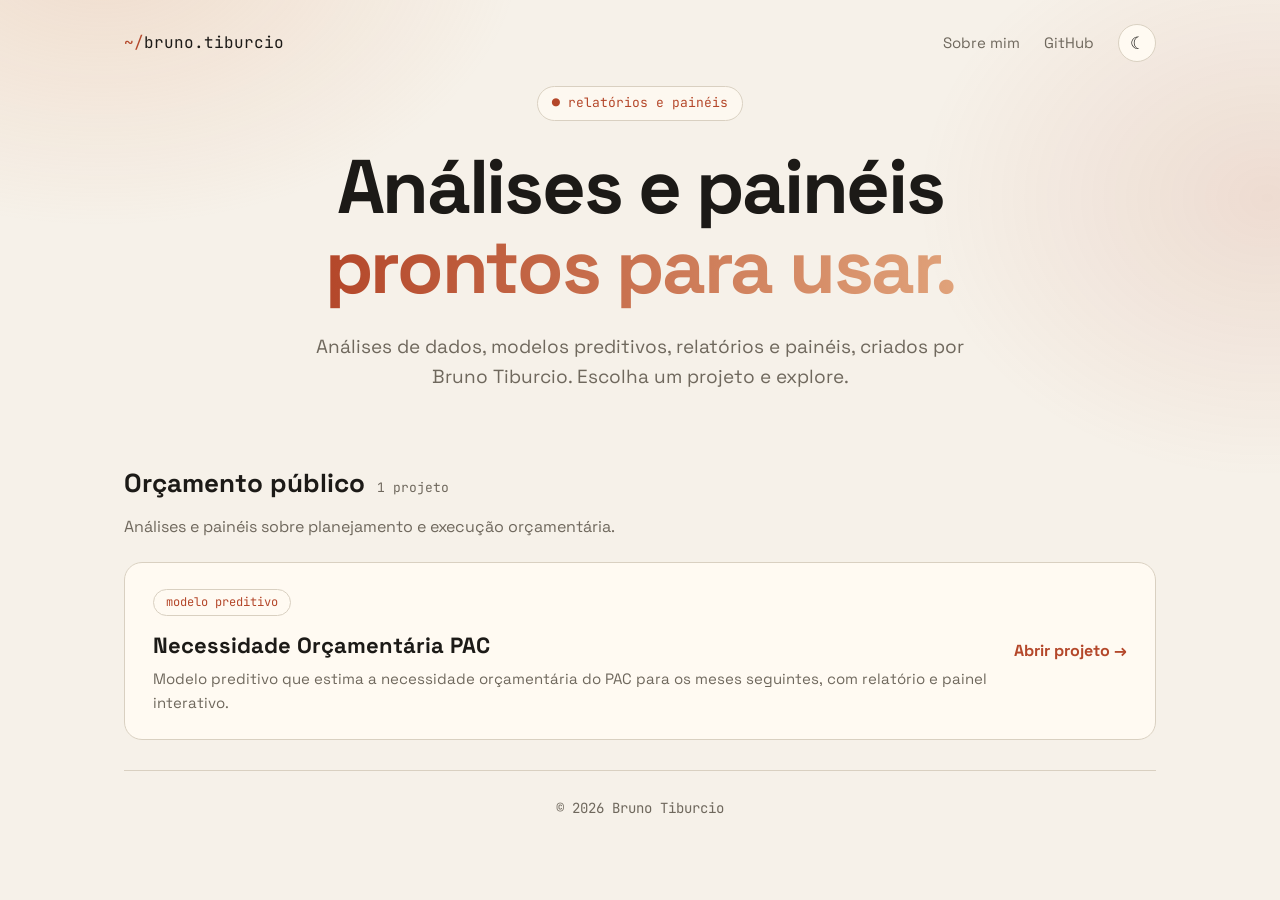
==== index.html @ baf266cb "Ajusta título da aba e reduz espaço do topo Co-Authored-By: Claude Sonnet 5.5 <noreply@anthropic.com" ====
<!doctype html>
<html lang="pt-BR">
<head>
<meta charset="utf-8">
<meta name="viewport" content="width=device-width, initial-scale=1">
<title>Bruno Tiburcio — Projetos</title>
<link href="https://fonts.googleapis.com/css2?family=Space+Grotesk:wght@400;500;700&family=JetBrains+Mono:wght@400&display=swap" rel="stylesheet">
<script>
(function(){var t;try{t=localStorage.getItem("tema")}catch(e){}
if(!t)t="light";
document.documentElement.dataset.theme=t})();
</script>
<link rel="stylesheet" href="style.css">
<style>
body{transition:background .3s,color .3s;background:var(--bg-grad);background-attachment:fixed;color:var(--ink);font:17px/1.6 "Space Grotesk",system-ui,sans-serif;overflow-x:hidden}
nav a:hover{color:var(--a)}
.hero{padding:0 0 20px;text-align:center}
h1{font-size:clamp(38px,6.4vw,76px);line-height:1.06;letter-spacing:-.03em;margin:26px auto 0;max-width:18ch;font-weight:700}
.lead{color:var(--mute);margin:24px auto 0;max-width:54ch;font-size:19px}
.cta{margin-top:34px}
.btn{display:inline-block;padding:14px 26px;border-radius:12px;font-weight:500;background:linear-gradient(90deg,var(--a),var(--b));color:var(--on)}
h2{font-size:26px;margin:50px 0 22px;display:flex;align-items:baseline;gap:12px}
h2 small{font-family:"JetBrains Mono",monospace;font-size:13px;color:var(--mute);font-weight:400}
.grupo{padding-bottom:30px}
.grupo>p{color:var(--mute);margin:-12px 0 22px;font-size:16px}
.cards{display:flex;flex-direction:column;gap:14px}
.card{position:relative;display:flex;align-items:center;gap:24px;background:var(--card);border:1px solid var(--line);border-radius:18px;padding:24px 28px;transition:.25s}
.card:hover{transform:translateY(-3px);border-color:var(--a)}
.info{flex:1;min-width:0}
.badge{display:inline-block;font-family:"JetBrains Mono",monospace;font-size:12px;color:var(--a);border:1px solid var(--line);border-radius:999px;padding:3px 12px;margin-bottom:12px}
.card h3{font-size:22px;margin-bottom:4px}
.card p{color:var(--mute);font-size:15px}
.main{position:absolute;inset:0;border-radius:18px;font-size:0}
.go{font-weight:700;color:var(--a);white-space:nowrap;font-size:16px}
.repo{position:relative;z-index:1;color:var(--mute);font-size:14px;white-space:nowrap}
.repo:hover{color:var(--a);text-decoration:underline;text-underline-offset:4px}
@media(max-width:640px){.card{flex-wrap:wrap}.info{flex-basis:100%}}
</style>
</head>
<body>
<div class="wrap">
  <header>
    <a class="logo" href="#"><span>~/</span>bruno.tiburcio</a>
    <nav>
      <a href="sobre.html">Sobre mim</a>
      <a href="https://github.com/brunotiburcio-git" target="_blank" rel="noopener">GitHub</a>
      <button class="tg" id="tg" aria-label="Alternar tema"></button>
    </nav>
  </header>

  <section class="hero">
    <span class="tag">● relatórios e painéis</span>
    <h1>Análises e painéis <span>prontos para usar.</span></h1>
    <p class="lead">Análises de dados, modelos preditivos, relatórios e painéis, criados por Bruno Tiburcio. Escolha um projeto e explore.</p>
  </section>

  <section id="projetos"></section>
  <footer>© 2026 Bruno Tiburcio</footer>
</div>

<script>
// Para adicionar um projeto: inclua um item em "projetos" do grupo desejado.
// Para criar um grupo: inclua um novo objeto em GRUPOS.
var GRUPOS = [
  {
    titulo: "Orçamento público",
    descricao: "Análises e painéis sobre planejamento e execução orçamentária.",
    projetos: [
      {
        nome: "Necessidade Orçamentária PAC",
        descricao: "Modelo preditivo que estima a necessidade orçamentária do PAC para os meses seguintes, com relatório e painel interativo.",
        tipo: "modelo preditivo",
        url: "https://brunotiburcio-git.github.io/necessidade-orcamentaria/"
      }
    ]
  }
];

function el(tag, cls, txt){ var e = document.createElement(tag); if (cls) e.className = cls; if (txt) e.textContent = txt; return e; }
var raiz = document.getElementById("projetos");
GRUPOS.forEach(function(g){
  var sec = el("div", "grupo");
  var h = el("h2", null, g.titulo);
  h.appendChild(el("small", null, g.projetos.length + (g.projetos.length === 1 ? " projeto" : " projetos")));
  sec.appendChild(h);
  if (g.descricao) sec.appendChild(el("p", null, g.descricao));
  var lista = el("div", "cards");
  g.projetos.forEach(function(p){
    var c = el("div", "card"), info = el("div", "info");
    info.append(el("span", "badge", p.tipo), el("h3", null, p.nome), el("p", null, p.descricao));
    c.appendChild(info);
    if (p.repo) { var r = el("a", "repo", "Código"); r.href = p.repo; r.target = "_blank"; r.rel = "noopener"; c.appendChild(r); }
    var u = el("a", "main", "Abrir projeto"); u.href = p.url; u.target = "_blank"; u.rel = "noopener";
    var go = el("span", "go", "Abrir projeto →");
    c.append(go, u); lista.appendChild(c);
  });
  sec.appendChild(lista); raiz.appendChild(sec);
});

var r = document.documentElement, t = document.getElementById("tg");
function ic(){ t.textContent = r.dataset.theme == "dark" ? "☀" : "☾"; } ic();
t.onclick = function(){ var n = r.dataset.theme == "dark" ? "light" : "dark"; r.dataset.theme = n; try{ localStorage.setItem("tema", n) }catch(e){} ic(); };
</script>
</body>
</html>
---- style.css ----
/* ===== Tema e estilos compartilhados (home.html e sobre.html) ===== */

/* MODO ESCURO — preferência pelos tons de verde */
:root,[data-theme=dark]{
  --bg:#0a0f0d;      /* fundo: preto esverdeado */
  --card:#101a16;    /* cards */
  --ink:#e6f2ec;     /* texto principal */
  --mute:#8aa398;    /* texto secundário */
  --a:#6ee7c8;       /* verde-água (destaque) */
  --b:#a8e063;       /* verde-lima (fim do degradê) */
  --line:#1f302a;    /* bordas */
  --bg-grad:linear-gradient(180deg,#000 0%,#030d09 45%,#06190f 100%); /* degradê suave: preto → verde bem escuro */
  --on:#06100c;      /* texto sobre botões/degradê */
  --g1:#a8e06326;    /* brilho de fundo 1 */
  --g2:#6ee7c826;    /* brilho de fundo 2 */
  --chip:#101a1699;
}

/* MODO CLARO — tons pastel */
[data-theme=light]{
  --bg-grad:var(--bg);
  --bg:#f6f1e9;--card:#fffaf2;--ink:#1c1a17;--mute:#6f685d;
  --a:#b4472a;--b:#e0a27a;--line:#d9d0c1;--on:#fff;
  --g1:#e0a27a40;--g2:#b4472a1f;--chip:#fffaf2cc;
}

*{box-sizing:border-box;margin:0}
body::before{content:"";position:fixed;inset:-20%;background:radial-gradient(600px 400px at 20% 10%,var(--g1),transparent 70%),radial-gradient(500px 400px at 85% 30%,var(--g2),transparent 70%);z-index:-1}
a{color:inherit;text-decoration:none}
.wrap{max-width:1080px;margin:0 auto;padding:0 24px}
header{display:flex;justify-content:space-between;align-items:center;padding:24px 0}
.logo{font-family:"JetBrains Mono",monospace;font-size:16px}
.logo span{color:var(--a)}
nav{display:flex;align-items:center}
nav a{margin-left:24px;color:var(--mute);font-size:15px}
.tg{margin-left:24px;background:var(--card);border:1px solid var(--line);color:var(--ink);width:38px;height:38px;border-radius:50%;cursor:pointer;font-size:17px}
.tg:hover{border-color:var(--a)}
.tag{display:inline-block;font-family:"JetBrains Mono",monospace;font-size:13px;color:var(--a);border:1px solid var(--line);padding:6px 14px;border-radius:999px;background:var(--chip)}
h1 span{background:linear-gradient(90deg,var(--a),var(--b));-webkit-background-clip:text;background-clip:text;color:transparent}
.btn:hover{filter:brightness(1.1)}
footer{border-top:1px solid var(--line);padding:26px 0 44px;color:var(--mute);font-size:14px;text-align:center;font-family:"JetBrains Mono",monospace}

/* Botão de alternar tema: contorno mais evidente no modo escuro */
[data-theme=dark] .tg{border-color:#5f8f7c}
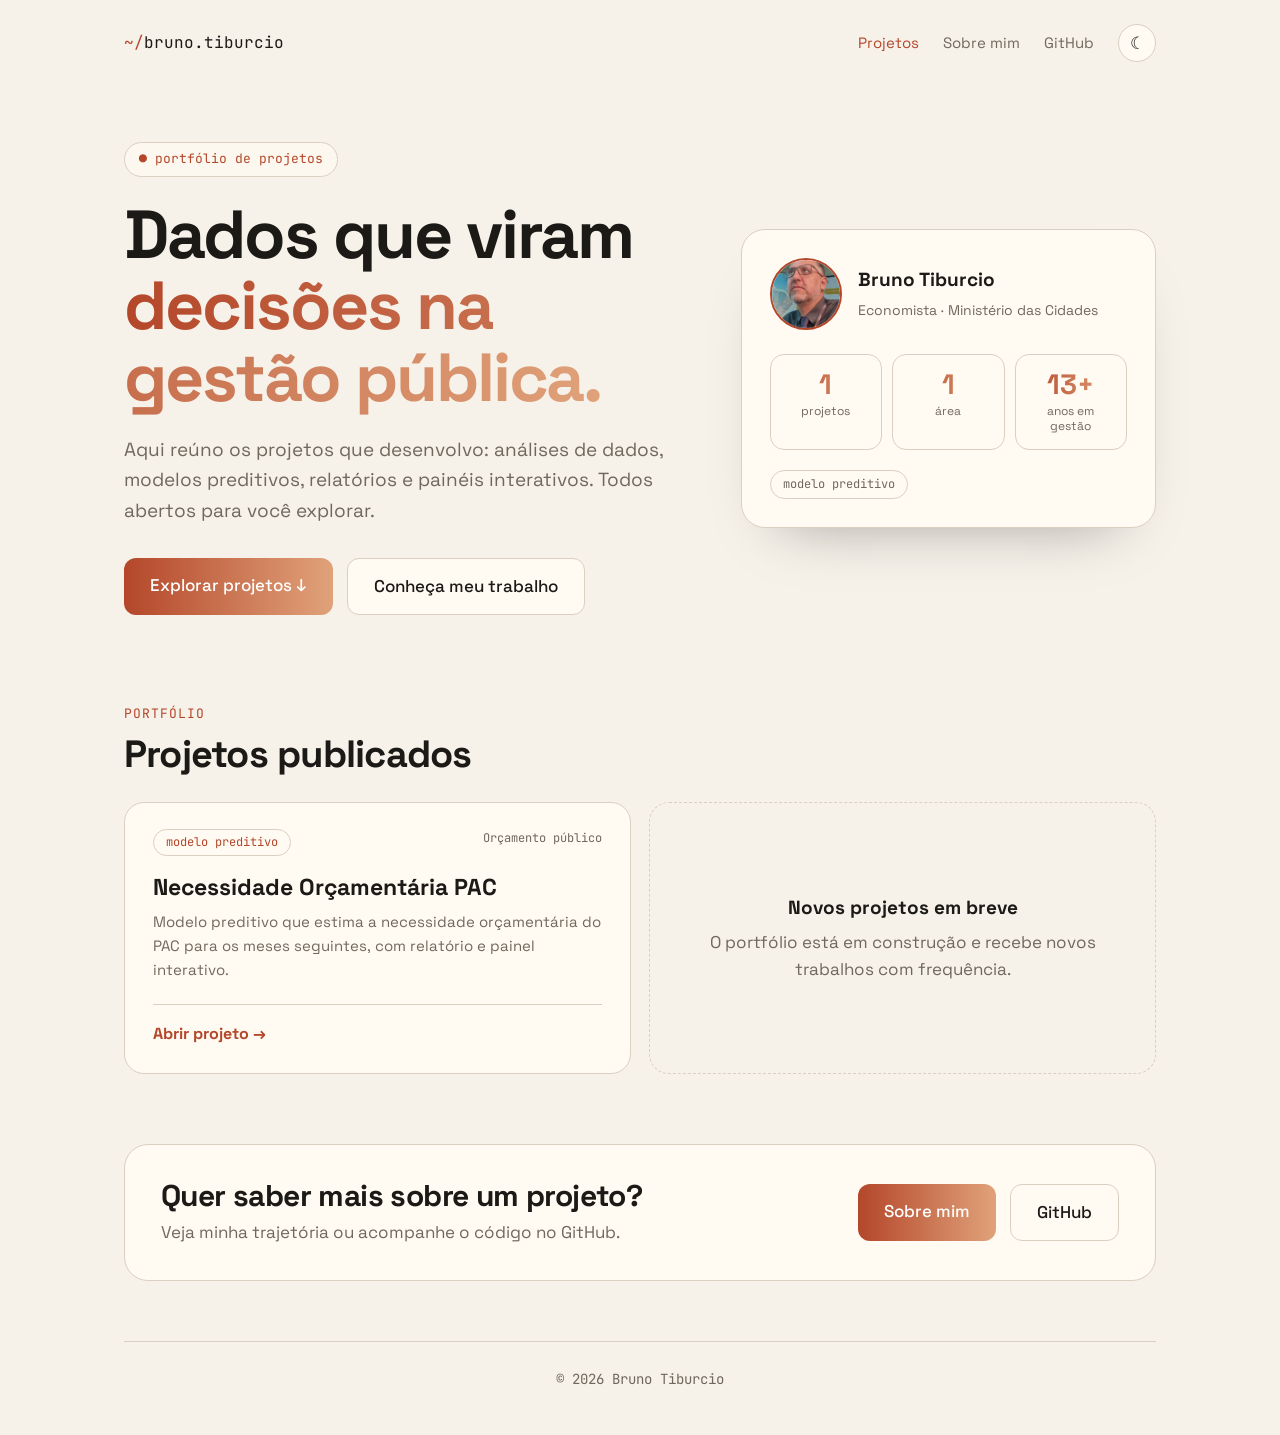
==== commit e1d100fe: "Transforma a página inicial em portal de portfólio Abertura com apresentação e chamada para os proje" ====
--- a/index.html
+++ b/index.html
@@ -3,7 +3,8 @@
 <head>
 <meta charset="utf-8">
 <meta name="viewport" content="width=device-width, initial-scale=1">
-<title>Bruno Tiburcio — Projetos</title>
+<title>Bruno Tiburcio — Portfólio de projetos</title>
+<meta name="description" content="Portfólio de projetos de Bruno Tiburcio: análises de dados, modelos preditivos, relatórios e painéis sobre gestão pública.">
 <link href="https://fonts.googleapis.com/css2?family=Space+Grotesk:wght@400;500;700&family=JetBrains+Mono:wght@400&display=swap" rel="stylesheet">
 <script>
 (function(){var t;try{t=localStorage.getItem("tema")}catch(e){}
@@ -13,35 +14,73 @@
 <link rel="stylesheet" href="style.css">
 <style>
 body{transition:background .3s,color .3s;background:var(--bg-grad);background-attachment:fixed;color:var(--ink);font:17px/1.6 "Space Grotesk",system-ui,sans-serif;overflow-x:hidden}
-nav a:hover{color:var(--a)}
-.hero{padding:0 0 20px;text-align:center}
-h1{font-size:clamp(38px,6.4vw,76px);line-height:1.06;letter-spacing:-.03em;margin:26px auto 0;max-width:18ch;font-weight:700}
-.lead{color:var(--mute);margin:24px auto 0;max-width:54ch;font-size:19px}
-.cta{margin-top:34px}
+nav a:hover,nav a.on{color:var(--a)}
+html{background:var(--bg)}
+nav a{white-space:nowrap}
+.mono{font-family:"JetBrains Mono",monospace}
+
+/* Abertura */
+.hero{display:grid;grid-template-columns:1.35fr 1fr;gap:56px;align-items:center;padding:56px 0 64px}
+h1{font-size:clamp(38px,5.6vw,68px);line-height:1.05;letter-spacing:-.03em;margin:22px 0 0;font-weight:700}
+.lead{color:var(--mute);margin:22px 0 0;max-width:50ch;font-size:19px}
+.cta{display:flex;gap:14px;flex-wrap:wrap;margin-top:32px}
 .btn{display:inline-block;padding:14px 26px;border-radius:12px;font-weight:500;background:linear-gradient(90deg,var(--a),var(--b));color:var(--on)}
-h2{font-size:26px;margin:50px 0 22px;display:flex;align-items:baseline;gap:12px}
-h2 small{font-family:"JetBrains Mono",monospace;font-size:13px;color:var(--mute);font-weight:400}
-.grupo{padding-bottom:30px}
-.grupo>p{color:var(--mute);margin:-12px 0 22px;font-size:16px}
-.cards{display:flex;flex-direction:column;gap:14px}
-.card{position:relative;display:flex;align-items:center;gap:24px;background:var(--card);border:1px solid var(--line);border-radius:18px;padding:24px 28px;transition:.25s}
-.card:hover{transform:translateY(-3px);border-color:var(--a)}
-.info{flex:1;min-width:0}
-.badge{display:inline-block;font-family:"JetBrains Mono",monospace;font-size:12px;color:var(--a);border:1px solid var(--line);border-radius:999px;padding:3px 12px;margin-bottom:12px}
-.card h3{font-size:22px;margin-bottom:4px}
-.card p{color:var(--mute);font-size:15px}
-.main{position:absolute;inset:0;border-radius:18px;font-size:0}
+.btn.s{background:var(--card);color:var(--ink);border:1px solid var(--line)}
+.btn.s:hover{border-color:var(--a);filter:none}
+
+/* Cartão de apresentação */
+.perfil{background:var(--card);border:1px solid var(--line);border-radius:24px;padding:28px;box-shadow:0 30px 60px -40px #0006}
+.perfil .topo{display:flex;align-items:center;gap:16px}
+.perfil img{width:72px;height:72px;border-radius:50%;object-fit:cover;border:2px solid var(--a)}
+.perfil b{display:block;font-size:19px}
+.perfil .topo span{color:var(--mute);font-size:14px}
+.nums{display:grid;grid-template-columns:repeat(3,1fr);gap:10px;margin-top:24px}
+.nums div{border:1px solid var(--line);border-radius:14px;padding:14px 12px;text-align:center}
+.nums strong{display:block;font-size:28px;line-height:1.1;background:linear-gradient(90deg,var(--a),var(--b));-webkit-background-clip:text;background-clip:text;color:transparent}
+.nums small{display:block;color:var(--mute);font-size:12px;line-height:1.3;margin-top:4px}
+.areas{display:flex;flex-wrap:wrap;gap:8px;margin-top:20px}
+.areas span{font-size:12px;color:var(--mute);border:1px solid var(--line);border-radius:999px;padding:4px 12px}
+
+/* Portfólio */
+.sec{padding:20px 0 70px}
+.sec-h{display:flex;justify-content:space-between;align-items:flex-end;gap:20px;flex-wrap:wrap;margin-bottom:26px}
+.eyebrow{font-size:13px;color:var(--a);text-transform:uppercase;letter-spacing:.08em}
+h2{font-size:clamp(28px,3.4vw,38px);letter-spacing:-.02em;line-height:1.15;margin-top:6px}
+.filtros{display:flex;flex-wrap:wrap;gap:8px}
+.filtros button{font:inherit;font-size:14px;color:var(--mute);background:var(--chip);border:1px solid var(--line);border-radius:999px;padding:7px 16px;cursor:pointer}
+.filtros button:hover{color:var(--ink)}
+.filtros button.on{color:var(--on);background:linear-gradient(90deg,var(--a),var(--b));border-color:transparent}
+.grade{display:grid;grid-template-columns:repeat(2,1fr);gap:18px}
+.card{position:relative;display:flex;flex-direction:column;background:var(--card);border:1px solid var(--line);border-radius:20px;padding:26px 28px;transition:.25s;min-height:250px}
+.card:hover{transform:translateY(-4px);border-color:var(--a)}
+.card .meta{display:flex;justify-content:space-between;gap:12px;font-size:12px;color:var(--mute)}
+.badge{color:var(--a);border:1px solid var(--line);border-radius:999px;padding:3px 12px}
+.card h3{font-size:23px;line-height:1.2;margin:18px 0 8px}
+.card p{color:var(--mute);font-size:15px;flex:1}
+.pe{display:flex;justify-content:space-between;align-items:center;margin-top:22px;padding-top:16px;border-top:1px solid var(--line)}
+.main{position:absolute;inset:0;border-radius:20px;font-size:0}
 .go{font-weight:700;color:var(--a);white-space:nowrap;font-size:16px}
-.repo{position:relative;z-index:1;color:var(--mute);font-size:14px;white-space:nowrap}
+.repo{position:relative;z-index:1;color:var(--mute);font-size:14px}
 .repo:hover{color:var(--a);text-decoration:underline;text-underline-offset:4px}
-@media(max-width:640px){.card{flex-wrap:wrap}.info{flex-basis:100%}}
+.card.vazio{border-style:dashed;background:transparent;justify-content:center;align-items:center;text-align:center;color:var(--mute)}
+.card.vazio:hover{transform:none;border-color:var(--line)}
+.card.vazio b{display:block;color:var(--ink);font-size:19px;margin-bottom:6px}
+
+/* Chamada final */
+.contato{display:flex;justify-content:space-between;align-items:center;gap:24px;flex-wrap:wrap;background:var(--card);border:1px solid var(--line);border-radius:24px;padding:34px 36px;margin-bottom:60px}
+.contato h2{font-size:clamp(24px,3vw,30px);margin:0 0 6px}
+.contato p{color:var(--mute)}
+
+@media(max-width:820px){.hero{grid-template-columns:1fr;gap:36px;padding:32px 0 48px}.grade{grid-template-columns:1fr}}
+@media(max-width:520px){nav a.on{display:none}nav a{margin-left:16px}.tg{margin-left:16px}.logo{font-size:14px}.card{padding:22px}.contato{padding:26px 22px}}
 </style>
 </head>
 <body>
 <div class="wrap">
   <header>
-    <a class="logo" href="#"><span>~/</span>bruno.tiburcio</a>
+    <a class="logo" href="index.html"><span>~/</span>bruno.tiburcio</a>
     <nav>
+      <a class="on" href="#portfolio">Projetos</a>
       <a href="sobre.html">Sobre mim</a>
       <a href="https://github.com/brunotiburcio-git" target="_blank" rel="noopener">GitHub</a>
       <button class="tg" id="tg" aria-label="Alternar tema"></button>
@@ -49,18 +88,57 @@
   </header>
 
   <section class="hero">
-    <span class="tag">● relatórios e painéis</span>
-    <h1>Análises e painéis <span>prontos para usar.</span></h1>
-    <p class="lead">Análises de dados, modelos preditivos, relatórios e painéis, criados por Bruno Tiburcio. Escolha um projeto e explore.</p>
+    <div>
+      <span class="tag">● portfólio de projetos</span>
+      <h1>Dados que viram <span>decisões na gestão pública.</span></h1>
+      <p class="lead">Aqui reúno os projetos que desenvolvo: análises de dados, modelos preditivos, relatórios e painéis interativos. Todos abertos para você explorar.</p>
+      <div class="cta">
+        <a class="btn" href="#portfolio">Explorar projetos ↓</a>
+        <a class="btn s" href="sobre.html">Conheça meu trabalho</a>
+      </div>
+    </div>
+    <aside class="perfil">
+      <div class="topo">
+        <img src="assets/foto.jpg" alt="Bruno Tiburcio">
+        <div><b>Bruno Tiburcio</b><span>Economista · Ministério das Cidades</span></div>
+      </div>
+      <div class="nums">
+        <div><strong id="n-proj">0</strong><small>projetos</small></div>
+        <div><strong id="n-area">0</strong><small id="l-area">áreas</small></div>
+        <div><strong>13+</strong><small>anos em gestão</small></div>
+      </div>
+      <div class="areas" id="tipos"></div>
+    </aside>
   </section>
 
-  <section id="projetos"></section>
+  <section class="sec" id="portfolio">
+    <div class="sec-h">
+      <div>
+        <span class="eyebrow mono">Portfólio</span>
+        <h2>Projetos publicados</h2>
+      </div>
+      <div class="filtros" id="filtros"></div>
+    </div>
+    <div class="grade" id="grade"></div>
+  </section>
+
+  <section class="contato">
+    <div>
+      <h2>Quer saber mais sobre um projeto?</h2>
+      <p>Veja minha trajetória ou acompanhe o código no GitHub.</p>
+    </div>
+    <div class="cta" style="margin:0">
+      <a class="btn" href="sobre.html">Sobre mim</a>
+      <a class="btn s" href="https://github.com/brunotiburcio-git" target="_blank" rel="noopener">GitHub</a>
+    </div>
+  </section>
   <footer>© 2026 Bruno Tiburcio</footer>
 </div>
 
 <script>
 // Para adicionar um projeto: inclua um item em "projetos" do grupo desejado.
-// Para criar um grupo: inclua um novo objeto em GRUPOS.
+// Para criar um grupo (área): inclua um novo objeto em GRUPOS. Ele vira um filtro automaticamente.
+// Campos do projeto: nome, descricao, tipo, url e, opcionalmente, repo (link do código).
 var GRUPOS = [
   {
     titulo: "Orçamento público",
@@ -77,25 +155,49 @@
 ];
 
 function el(tag, cls, txt){ var e = document.createElement(tag); if (cls) e.className = cls; if (txt) e.textContent = txt; return e; }
-var raiz = document.getElementById("projetos");
-GRUPOS.forEach(function(g){
-  var sec = el("div", "grupo");
-  var h = el("h2", null, g.titulo);
-  h.appendChild(el("small", null, g.projetos.length + (g.projetos.length === 1 ? " projeto" : " projetos")));
-  sec.appendChild(h);
-  if (g.descricao) sec.appendChild(el("p", null, g.descricao));
-  var lista = el("div", "cards");
-  g.projetos.forEach(function(p){
-    var c = el("div", "card"), info = el("div", "info");
-    info.append(el("span", "badge", p.tipo), el("h3", null, p.nome), el("p", null, p.descricao));
-    c.appendChild(info);
-    if (p.repo) { var r = el("a", "repo", "Código"); r.href = p.repo; r.target = "_blank"; r.rel = "noopener"; c.appendChild(r); }
-    var u = el("a", "main", "Abrir projeto"); u.href = p.url; u.target = "_blank"; u.rel = "noopener";
-    var go = el("span", "go", "Abrir projeto →");
-    c.append(go, u); lista.appendChild(c);
+
+var todos = [], tipos = [];
+GRUPOS.forEach(function(g){ g.projetos.forEach(function(p){
+  todos.push({ p: p, area: g.titulo });
+  if (tipos.indexOf(p.tipo) < 0) tipos.push(p.tipo);
+}); });
+
+document.getElementById("n-proj").textContent = todos.length;
+document.getElementById("n-area").textContent = GRUPOS.length;
+document.getElementById("l-area").textContent = GRUPOS.length === 1 ? "área" : "áreas";
+var bx = document.getElementById("tipos");
+tipos.forEach(function(t){ bx.appendChild(el("span", "mono", t)); });
+
+var grade = document.getElementById("grade");
+function mostra(area){
+  grade.textContent = "";
+  todos.forEach(function(it){
+    if (area && it.area !== area) return;
+    var p = it.p, c = el("article", "card"), meta = el("div", "meta mono");
+    meta.append(el("span", "badge", p.tipo), el("span", null, it.area));
+    c.append(meta, el("h3", null, p.nome), el("p", null, p.descricao));
+    var pe = el("div", "pe");
+    pe.appendChild(el("span", "go", "Abrir projeto →"));
+    if (p.repo) { var r = el("a", "repo", "Código"); r.href = p.repo; r.target = "_blank"; r.rel = "noopener"; pe.appendChild(r); }
+    var u = el("a", "main", "Abrir projeto " + p.nome); u.href = p.url; u.target = "_blank"; u.rel = "noopener";
+    c.append(pe, u); grade.appendChild(c);
   });
-  sec.appendChild(lista); raiz.appendChild(sec);
-});
+  var v = el("div", "card vazio"), t = el("div");
+  t.append(el("b", null, "Novos projetos em breve"), el("span", null, "O portfólio está em construção e recebe novos trabalhos com frequência."));
+  v.appendChild(t); grade.appendChild(v);
+}
+
+var fx = document.getElementById("filtros");
+function filtro(nome, area){
+  var b = el("button", null, nome);
+  b.onclick = function(){ [].forEach.call(fx.children, function(x){ x.classList.remove("on"); }); b.classList.add("on"); mostra(area); };
+  fx.appendChild(b); return b;
+}
+if (GRUPOS.length > 1) {
+  filtro("Todos", null).classList.add("on");
+  GRUPOS.forEach(function(g){ filtro(g.titulo, g.titulo); });
+}
+mostra(null);
 
 var r = document.documentElement, t = document.getElementById("tg");
 function ic(){ t.textContent = r.dataset.theme == "dark" ? "☀" : "☾"; } ic();
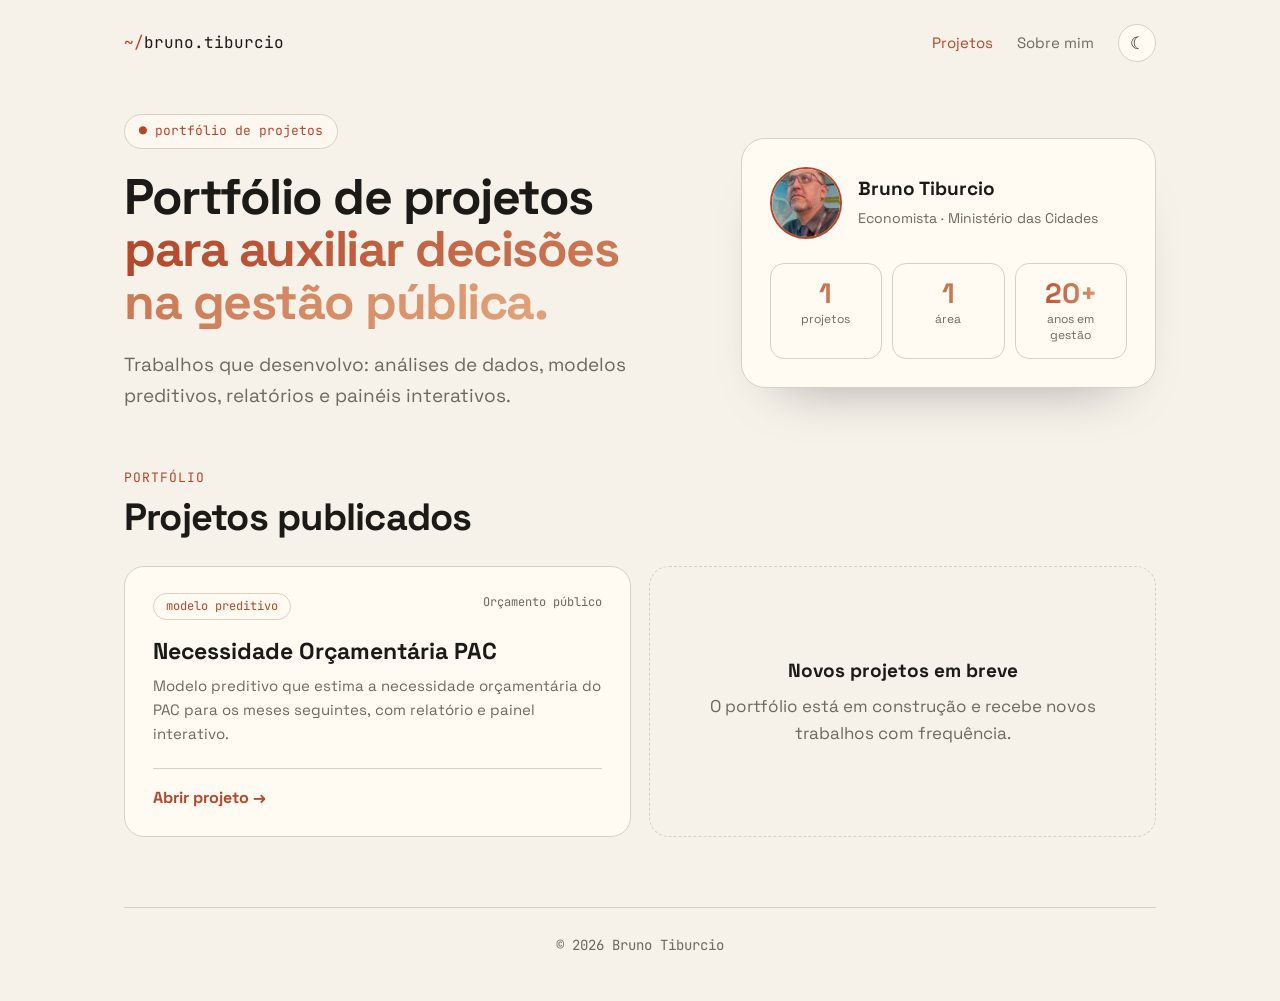
==== commit 933763b3: "ajuste textos e layout da página inicial e sobre mim" ====
--- a/index.html
+++ b/index.html
@@ -20,8 +20,8 @@
 .mono{font-family:"JetBrains Mono",monospace}
 
 /* Abertura */
-.hero{display:grid;grid-template-columns:1.35fr 1fr;gap:56px;align-items:center;padding:56px 0 64px}
-h1{font-size:clamp(38px,5.6vw,68px);line-height:1.05;letter-spacing:-.03em;margin:22px 0 0;font-weight:700}
+.hero{display:grid;grid-template-columns:1.35fr 1fr;gap:56px;align-items:center;padding:28px 0 32px}
+h1{font-size:clamp(30px,4.2vw,50px);line-height:1.05;letter-spacing:-.03em;margin:22px 0 0;font-weight:700}
 .lead{color:var(--mute);margin:22px 0 0;max-width:50ch;font-size:19px}
 .cta{display:flex;gap:14px;flex-wrap:wrap;margin-top:32px}
 .btn{display:inline-block;padding:14px 26px;border-radius:12px;font-weight:500;background:linear-gradient(90deg,var(--a),var(--b));color:var(--on)}
@@ -71,7 +71,7 @@
 .contato h2{font-size:clamp(24px,3vw,30px);margin:0 0 6px}
 .contato p{color:var(--mute)}
 
-@media(max-width:820px){.hero{grid-template-columns:1fr;gap:36px;padding:32px 0 48px}.grade{grid-template-columns:1fr}}
+@media(max-width:820px){.hero{grid-template-columns:1fr;gap:36px;padding:20px 0 28px}.grade{grid-template-columns:1fr}}
 @media(max-width:520px){nav a.on{display:none}nav a{margin-left:16px}.tg{margin-left:16px}.logo{font-size:14px}.card{padding:22px}.contato{padding:26px 22px}}
 </style>
 </head>
@@ -81,22 +81,15 @@
     <a class="logo" href="index.html"><span>~/</span>bruno.tiburcio</a>
     <nav>
       <a class="on" href="#portfolio">Projetos</a>
-      <a href="sobre.html">Sobre mim</a>
-      <a href="https://github.com/brunotiburcio-git" target="_blank" rel="noopener">GitHub</a>
-      <button class="tg" id="tg" aria-label="Alternar tema"></button>
+      <a href="sobre.html">Sobre mim</a>      <button class="tg" id="tg" aria-label="Alternar tema"></button>
     </nav>
   </header>
 
   <section class="hero">
     <div>
       <span class="tag">● portfólio de projetos</span>
-      <h1>Dados que viram <span>decisões na gestão pública.</span></h1>
-      <p class="lead">Aqui reúno os projetos que desenvolvo: análises de dados, modelos preditivos, relatórios e painéis interativos. Todos abertos para você explorar.</p>
-      <div class="cta">
-        <a class="btn" href="#portfolio">Explorar projetos ↓</a>
-        <a class="btn s" href="sobre.html">Conheça meu trabalho</a>
-      </div>
-    </div>
+      <h1>Portfólio de projetos <span> para auxiliar decisões na gestão pública.</span></h1>
+      <p class="lead">Trabalhos que desenvolvo: análises de dados, modelos preditivos, relatórios e painéis interativos.</p>    </div>
     <aside class="perfil">
       <div class="topo">
         <img src="assets/foto.jpg" alt="Bruno Tiburcio">
@@ -105,9 +98,8 @@
       <div class="nums">
         <div><strong id="n-proj">0</strong><small>projetos</small></div>
         <div><strong id="n-area">0</strong><small id="l-area">áreas</small></div>
-        <div><strong>13+</strong><small>anos em gestão</small></div>
+        <div><strong>20+</strong><small>anos em gestão</small></div>
       </div>
-      <div class="areas" id="tipos"></div>
     </aside>
   </section>
 
@@ -122,16 +114,6 @@
     <div class="grade" id="grade"></div>
   </section>
 
-  <section class="contato">
-    <div>
-      <h2>Quer saber mais sobre um projeto?</h2>
-      <p>Veja minha trajetória ou acompanhe o código no GitHub.</p>
-    </div>
-    <div class="cta" style="margin:0">
-      <a class="btn" href="sobre.html">Sobre mim</a>
-      <a class="btn s" href="https://github.com/brunotiburcio-git" target="_blank" rel="noopener">GitHub</a>
-    </div>
-  </section>
   <footer>© 2026 Bruno Tiburcio</footer>
 </div>
 
@@ -156,18 +138,14 @@
 
 function el(tag, cls, txt){ var e = document.createElement(tag); if (cls) e.className = cls; if (txt) e.textContent = txt; return e; }
 
-var todos = [], tipos = [];
+var todos = [];
 GRUPOS.forEach(function(g){ g.projetos.forEach(function(p){
   todos.push({ p: p, area: g.titulo });
-  if (tipos.indexOf(p.tipo) < 0) tipos.push(p.tipo);
 }); });
 
 document.getElementById("n-proj").textContent = todos.length;
 document.getElementById("n-area").textContent = GRUPOS.length;
 document.getElementById("l-area").textContent = GRUPOS.length === 1 ? "área" : "áreas";
-var bx = document.getElementById("tipos");
-tipos.forEach(function(t){ bx.appendChild(el("span", "mono", t)); });
-
 var grade = document.getElementById("grade");
 function mostra(area){
   grade.textContent = "";
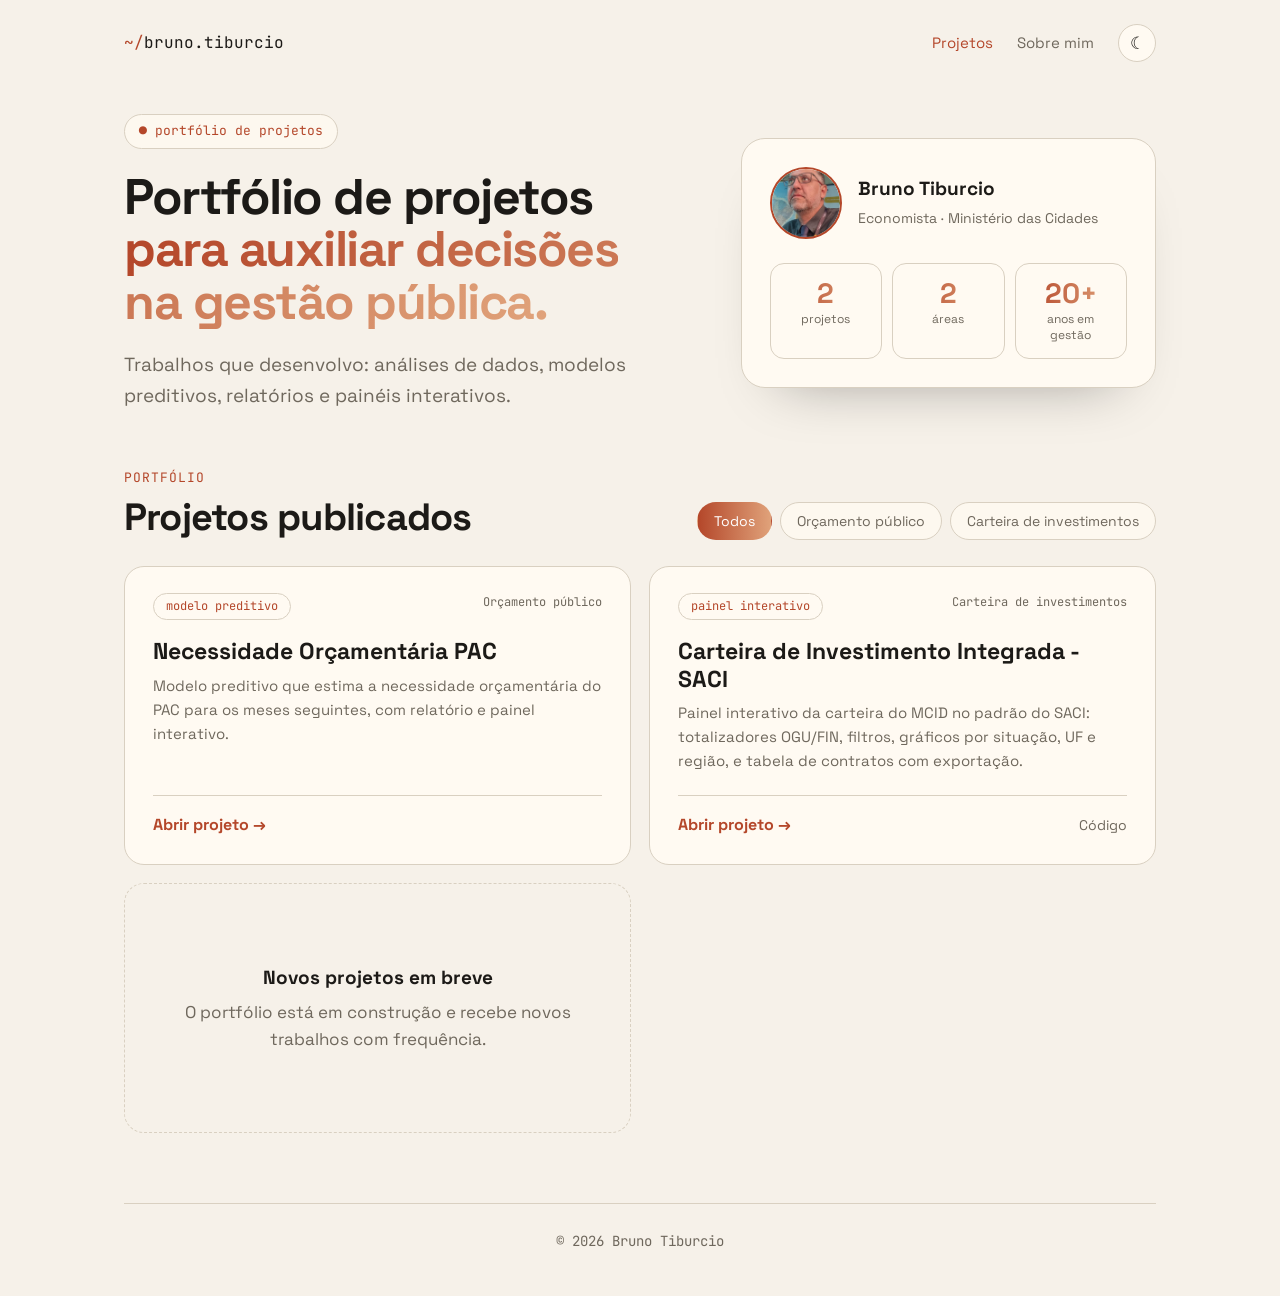
==== commit 5015ebcb: "Inclui o projeto Carteira de Investimento Integrada - SACI no portfólio Co-Authored-By: Claude Opus " ====
--- a/index.html
+++ b/index.html
@@ -133,6 +133,19 @@
         url: "https://brunotiburcio-git.github.io/necessidade-orcamentaria/"
       }
     ]
+  },
+  {
+    titulo: "Carteira de investimentos",
+    descricao: "Painéis de acompanhamento da carteira de investimentos do MCID.",
+    projetos: [
+      {
+        nome: "Carteira de Investimento Integrada - SACI",
+        descricao: "Painel interativo da carteira do MCID no padrão do SACI: totalizadores OGU/FIN, filtros, gráficos por situação, UF e região, e tabela de contratos com exportação.",
+        tipo: "painel interativo",
+        url: "https://brunotiburcio-git.github.io/painel-carteira-saci/",
+        repo: "https://github.com/brunotiburcio-git/painel-carteira-saci"
+      }
+    ]
   }
 ];
 
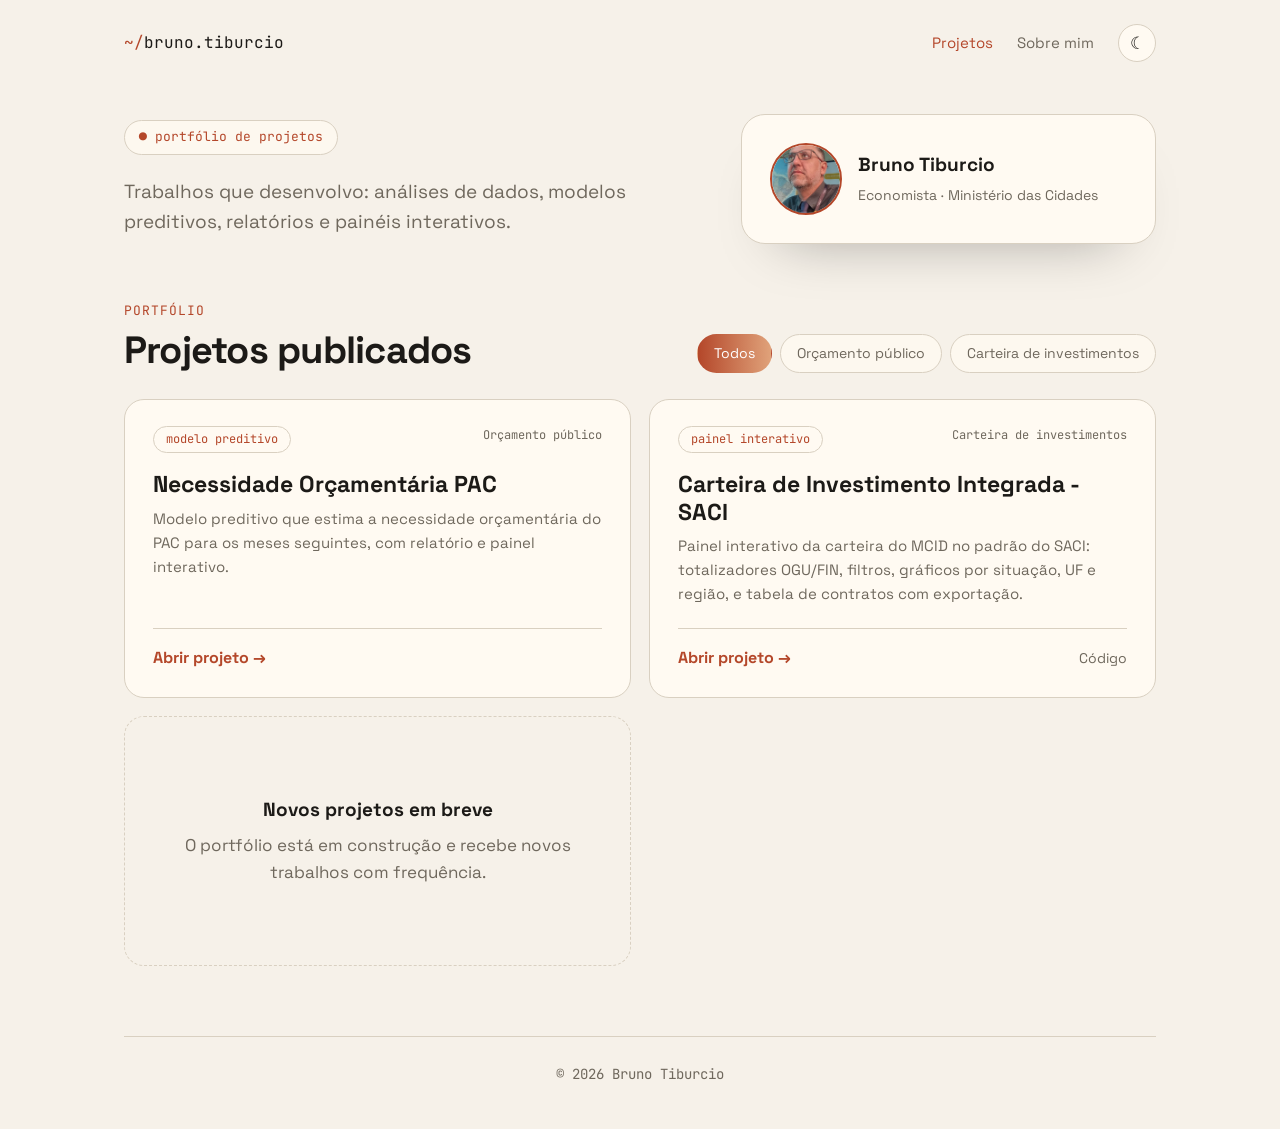
==== commit 31a6b7e4: "Remove o título e os números do cartão na tela inicial Co-Authored-By: Claude Opus 5.5 (1M context) " ====
--- a/index.html
+++ b/index.html
@@ -21,7 +21,6 @@
 
 /* Abertura */
 .hero{display:grid;grid-template-columns:1.35fr 1fr;gap:56px;align-items:center;padding:28px 0 32px}
-h1{font-size:clamp(30px,4.2vw,50px);line-height:1.05;letter-spacing:-.03em;margin:22px 0 0;font-weight:700}
 .lead{color:var(--mute);margin:22px 0 0;max-width:50ch;font-size:19px}
 .cta{display:flex;gap:14px;flex-wrap:wrap;margin-top:32px}
 .btn{display:inline-block;padding:14px 26px;border-radius:12px;font-weight:500;background:linear-gradient(90deg,var(--a),var(--b));color:var(--on)}
@@ -34,10 +33,6 @@
 .perfil img{width:72px;height:72px;border-radius:50%;object-fit:cover;border:2px solid var(--a)}
 .perfil b{display:block;font-size:19px}
 .perfil .topo span{color:var(--mute);font-size:14px}
-.nums{display:grid;grid-template-columns:repeat(3,1fr);gap:10px;margin-top:24px}
-.nums div{border:1px solid var(--line);border-radius:14px;padding:14px 12px;text-align:center}
-.nums strong{display:block;font-size:28px;line-height:1.1;background:linear-gradient(90deg,var(--a),var(--b));-webkit-background-clip:text;background-clip:text;color:transparent}
-.nums small{display:block;color:var(--mute);font-size:12px;line-height:1.3;margin-top:4px}
 .areas{display:flex;flex-wrap:wrap;gap:8px;margin-top:20px}
 .areas span{font-size:12px;color:var(--mute);border:1px solid var(--line);border-radius:999px;padding:4px 12px}
 
@@ -88,17 +83,11 @@
   <section class="hero">
     <div>
       <span class="tag">● portfólio de projetos</span>
-      <h1>Portfólio de projetos <span> para auxiliar decisões na gestão pública.</span></h1>
       <p class="lead">Trabalhos que desenvolvo: análises de dados, modelos preditivos, relatórios e painéis interativos.</p>    </div>
     <aside class="perfil">
       <div class="topo">
         <img src="assets/foto.jpg" alt="Bruno Tiburcio">
         <div><b>Bruno Tiburcio</b><span>Economista · Ministério das Cidades</span></div>
-      </div>
-      <div class="nums">
-        <div><strong id="n-proj">0</strong><small>projetos</small></div>
-        <div><strong id="n-area">0</strong><small id="l-area">áreas</small></div>
-        <div><strong>20+</strong><small>anos em gestão</small></div>
       </div>
     </aside>
   </section>
@@ -142,7 +131,7 @@
         nome: "Carteira de Investimento Integrada - SACI",
         descricao: "Painel interativo da carteira do MCID no padrão do SACI: totalizadores OGU/FIN, filtros, gráficos por situação, UF e região, e tabela de contratos com exportação.",
         tipo: "painel interativo",
-        url: "https://brunotiburcio-git.github.io/painel-carteira-saci/",
+        url: "https://connect.posit.cloud/brunotiburcio/content/01a14529-004c-3a4d-bcab-bd1566e50107",
         repo: "https://github.com/brunotiburcio-git/painel-carteira-saci"
       }
     ]
@@ -156,9 +145,6 @@
   todos.push({ p: p, area: g.titulo });
 }); });
 
-document.getElementById("n-proj").textContent = todos.length;
-document.getElementById("n-area").textContent = GRUPOS.length;
-document.getElementById("l-area").textContent = GRUPOS.length === 1 ? "área" : "áreas";
 var grade = document.getElementById("grade");
 function mostra(area){
   grade.textContent = "";
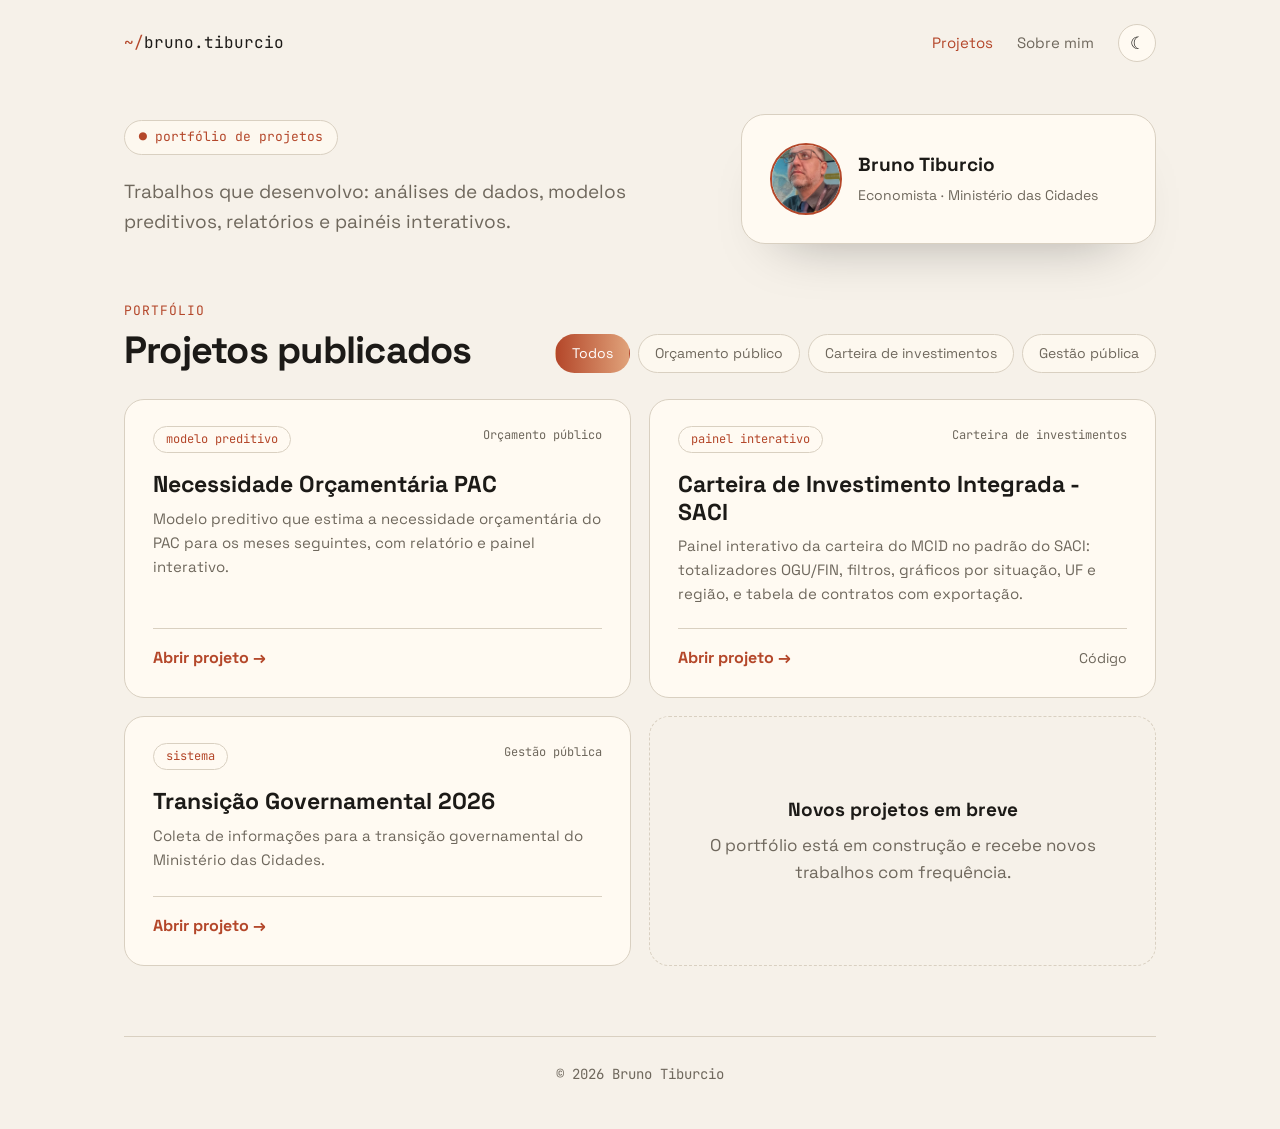
==== commit b125fb0c: "Adiciona cartão Transição Governamental 2026 na tela inicial Co-Authored-By: Claude Opus 5.5 <norepl" ====
--- a/index.html
+++ b/index.html
@@ -135,6 +135,18 @@
         repo: "https://github.com/brunotiburcio-git/painel-carteira-saci"
       }
     ]
+  },
+  {
+    titulo: "Gestão pública",
+    descricao: "Sistemas de apoio à gestão do Ministério das Cidades.",
+    projetos: [
+      {
+        nome: "Transição Governamental 2026",
+        descricao: "Coleta de informações para a transição governamental do Ministério das Cidades.",
+        tipo: "sistema",
+        url: "https://tiburciobruno.com.br/transicao-governamental-2026/"
+      }
+    ]
   }
 ];
 
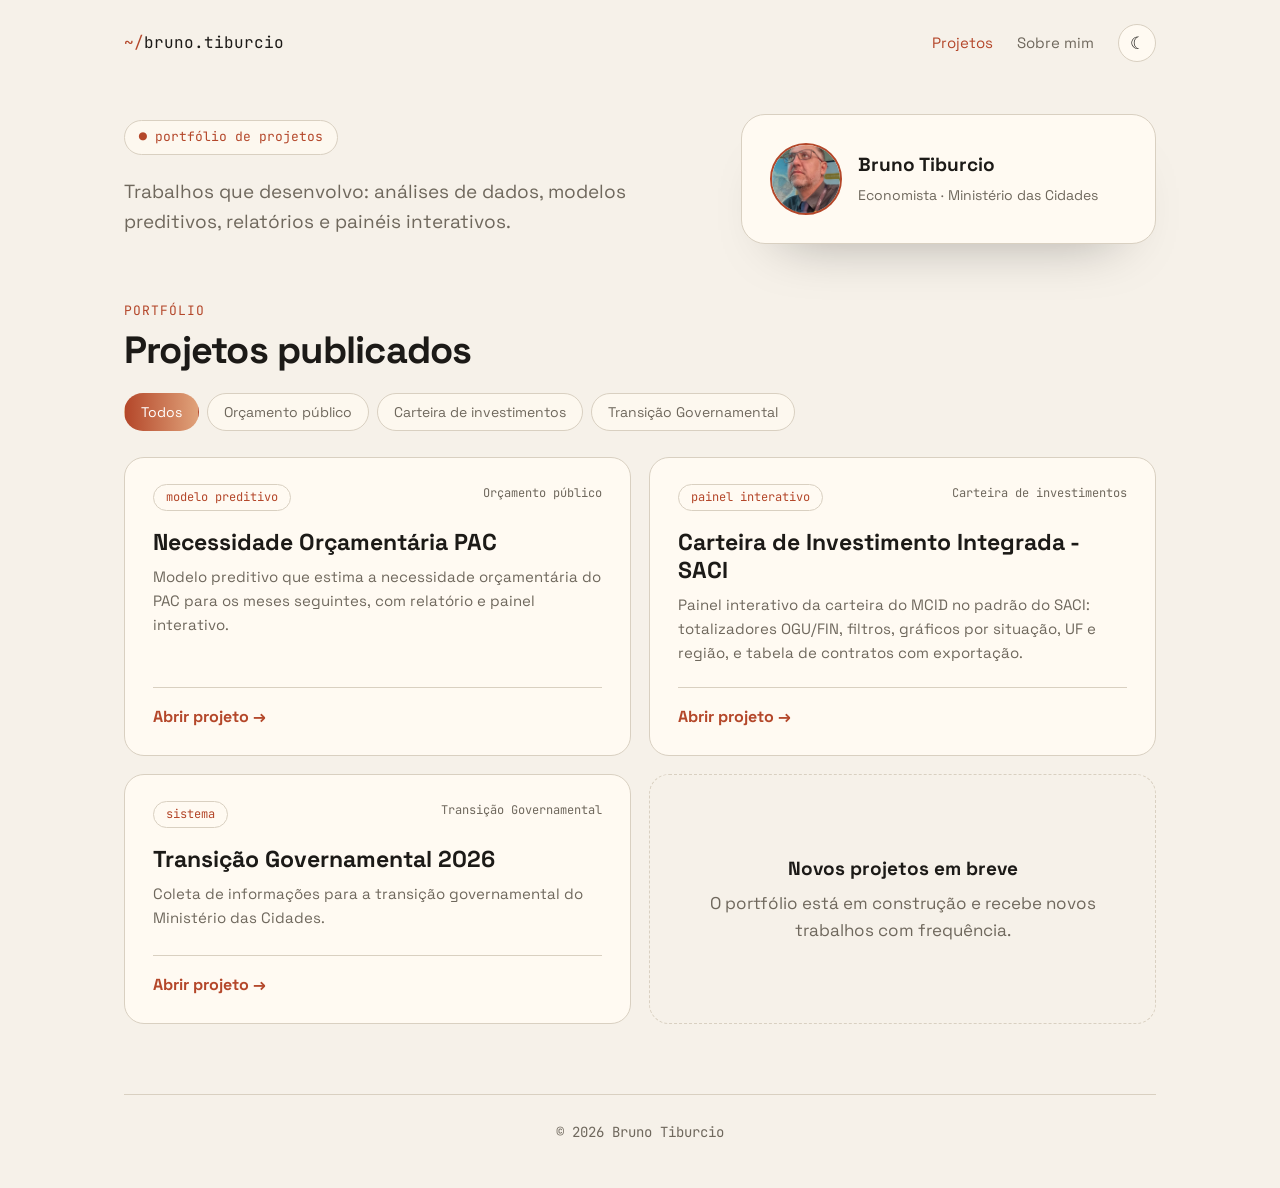
==== commit 275b9a6c: "Ajusta título da área Transição Governamental e remove link Código" ====
--- a/index.html
+++ b/index.html
@@ -55,8 +55,6 @@
 .pe{display:flex;justify-content:space-between;align-items:center;margin-top:22px;padding-top:16px;border-top:1px solid var(--line)}
 .main{position:absolute;inset:0;border-radius:20px;font-size:0}
 .go{font-weight:700;color:var(--a);white-space:nowrap;font-size:16px}
-.repo{position:relative;z-index:1;color:var(--mute);font-size:14px}
-.repo:hover{color:var(--a);text-decoration:underline;text-underline-offset:4px}
 .card.vazio{border-style:dashed;background:transparent;justify-content:center;align-items:center;text-align:center;color:var(--mute)}
 .card.vazio:hover{transform:none;border-color:var(--line)}
 .card.vazio b{display:block;color:var(--ink);font-size:19px;margin-bottom:6px}
@@ -109,7 +107,7 @@
 <script>
 // Para adicionar um projeto: inclua um item em "projetos" do grupo desejado.
 // Para criar um grupo (área): inclua um novo objeto em GRUPOS. Ele vira um filtro automaticamente.
-// Campos do projeto: nome, descricao, tipo, url e, opcionalmente, repo (link do código).
+// Campos do projeto: nome, descricao, tipo e url.
 var GRUPOS = [
   {
     titulo: "Orçamento público",
@@ -131,14 +129,13 @@
         nome: "Carteira de Investimento Integrada - SACI",
         descricao: "Painel interativo da carteira do MCID no padrão do SACI: totalizadores OGU/FIN, filtros, gráficos por situação, UF e região, e tabela de contratos com exportação.",
         tipo: "painel interativo",
-        url: "https://connect.posit.cloud/brunotiburcio/content/01a14529-004c-3a4d-bcab-bd1566e50107",
-        repo: "https://github.com/brunotiburcio-git/painel-carteira-saci"
+        url: "https://connect.posit.cloud/brunotiburcio/content/01a14529-004c-3a4d-bcab-bd1566e50107"
       }
     ]
   },
   {
-    titulo: "Gestão pública",
-    descricao: "Sistemas de apoio à gestão do Ministério das Cidades.",
+    titulo: "Transição Governamental",
+    descricao: "Sistemas de apoio à Transição Governamental 2026 do Ministério das Cidades.",
     projetos: [
       {
         nome: "Transição Governamental 2026",
@@ -167,7 +164,6 @@
     c.append(meta, el("h3", null, p.nome), el("p", null, p.descricao));
     var pe = el("div", "pe");
     pe.appendChild(el("span", "go", "Abrir projeto →"));
-    if (p.repo) { var r = el("a", "repo", "Código"); r.href = p.repo; r.target = "_blank"; r.rel = "noopener"; pe.appendChild(r); }
     var u = el("a", "main", "Abrir projeto " + p.nome); u.href = p.url; u.target = "_blank"; u.rel = "noopener";
     c.append(pe, u); grade.appendChild(c);
   });
